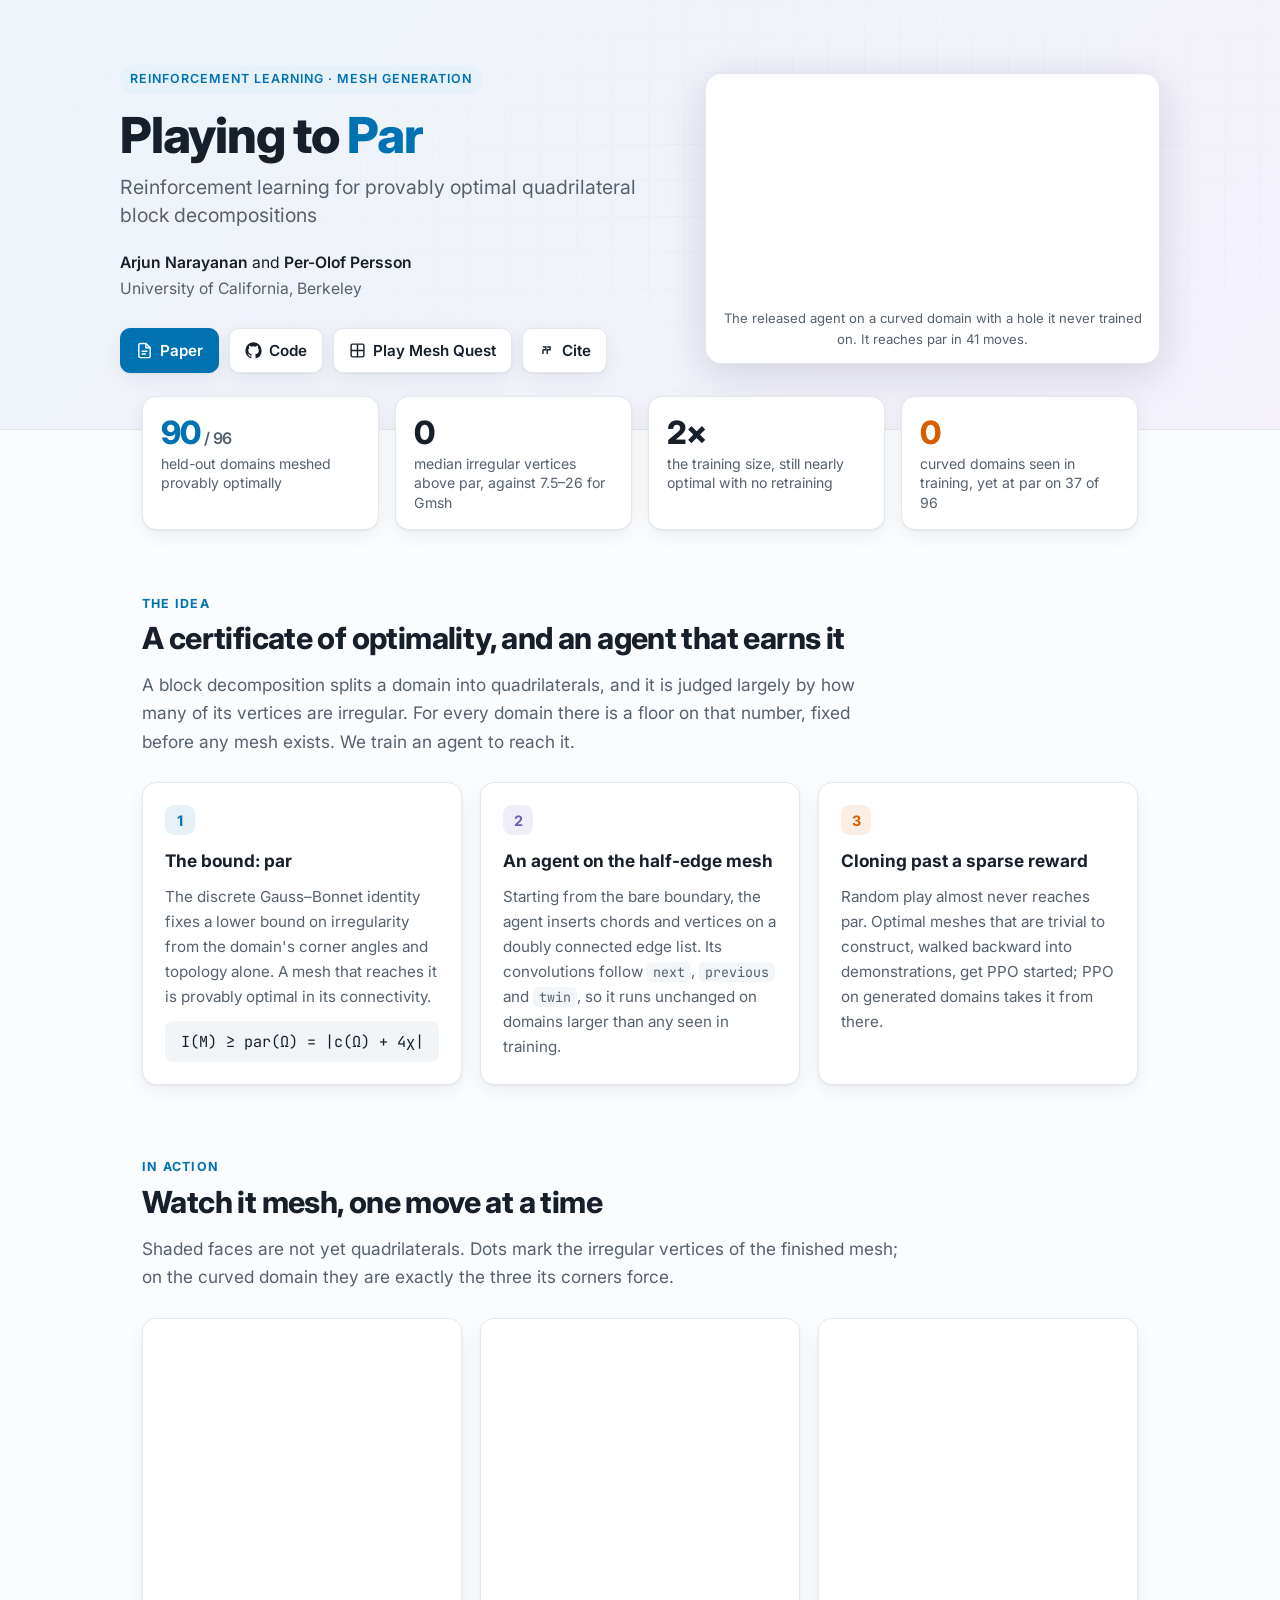
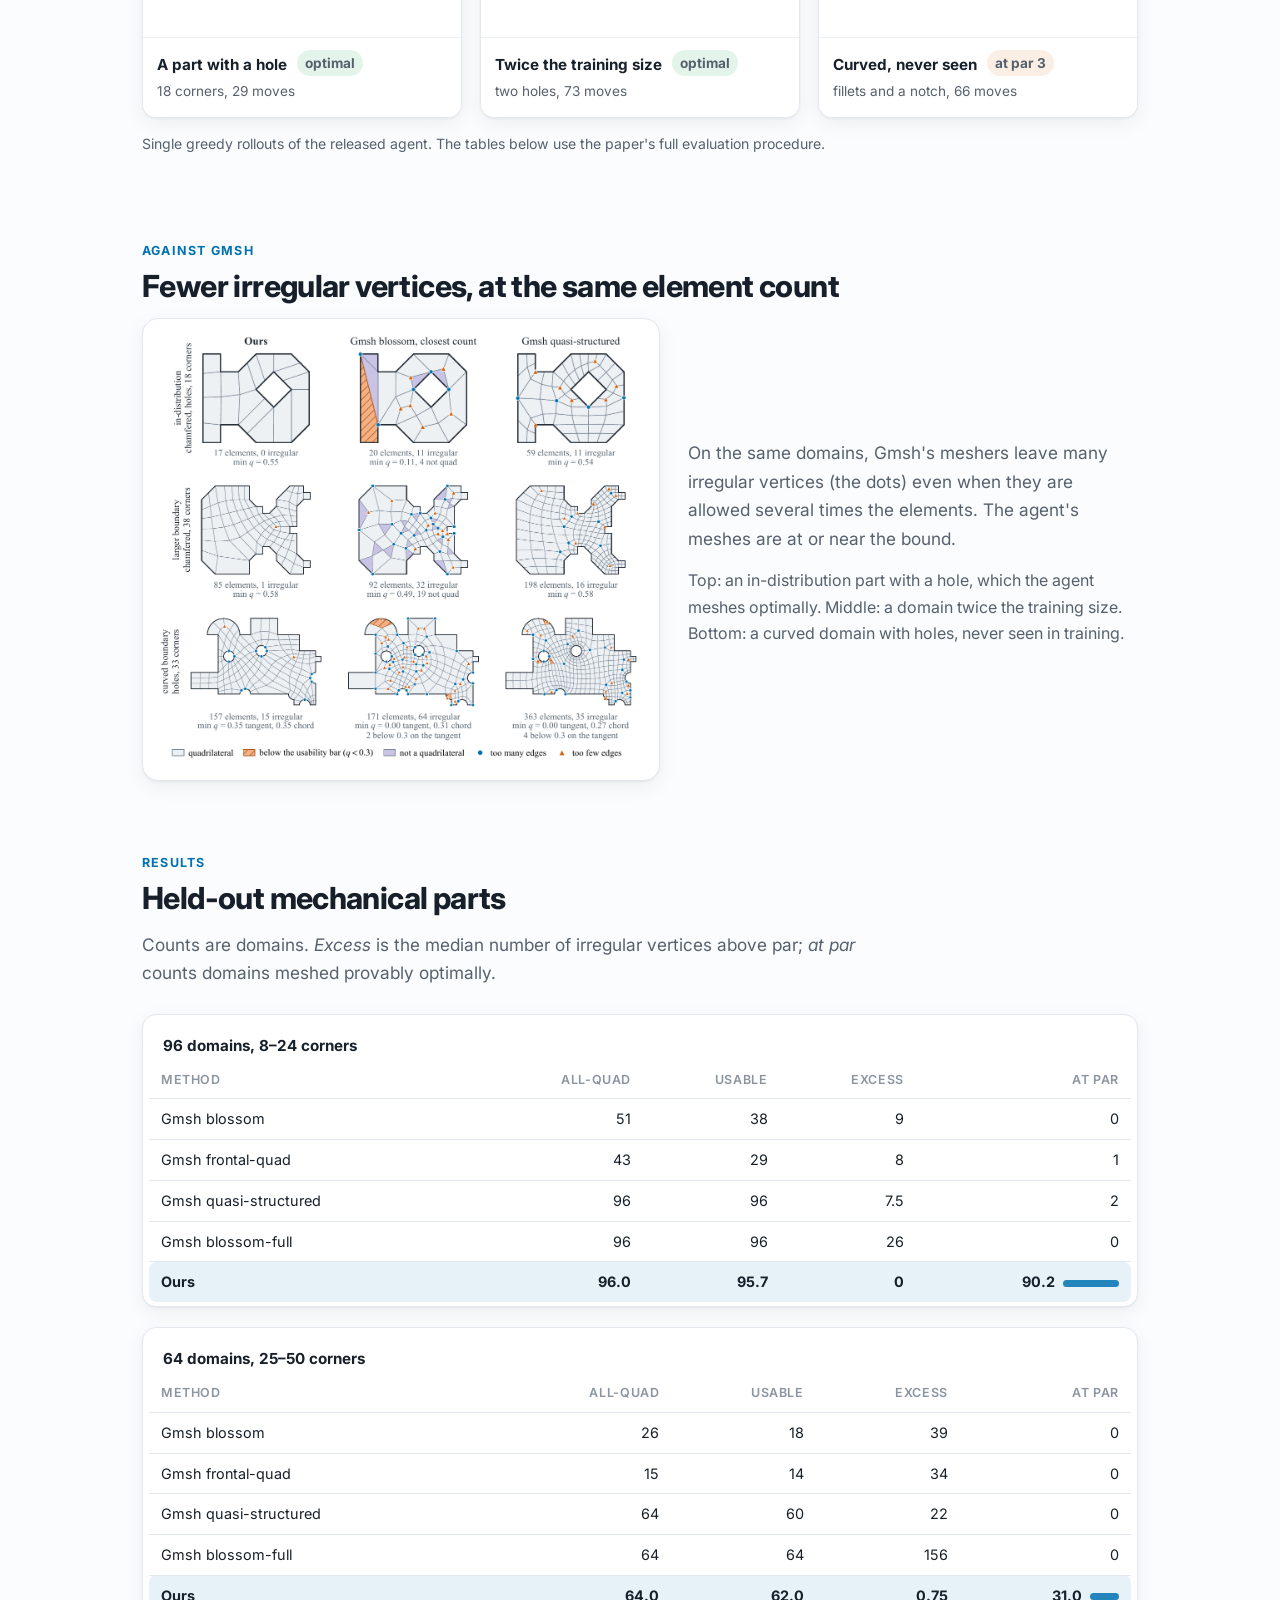
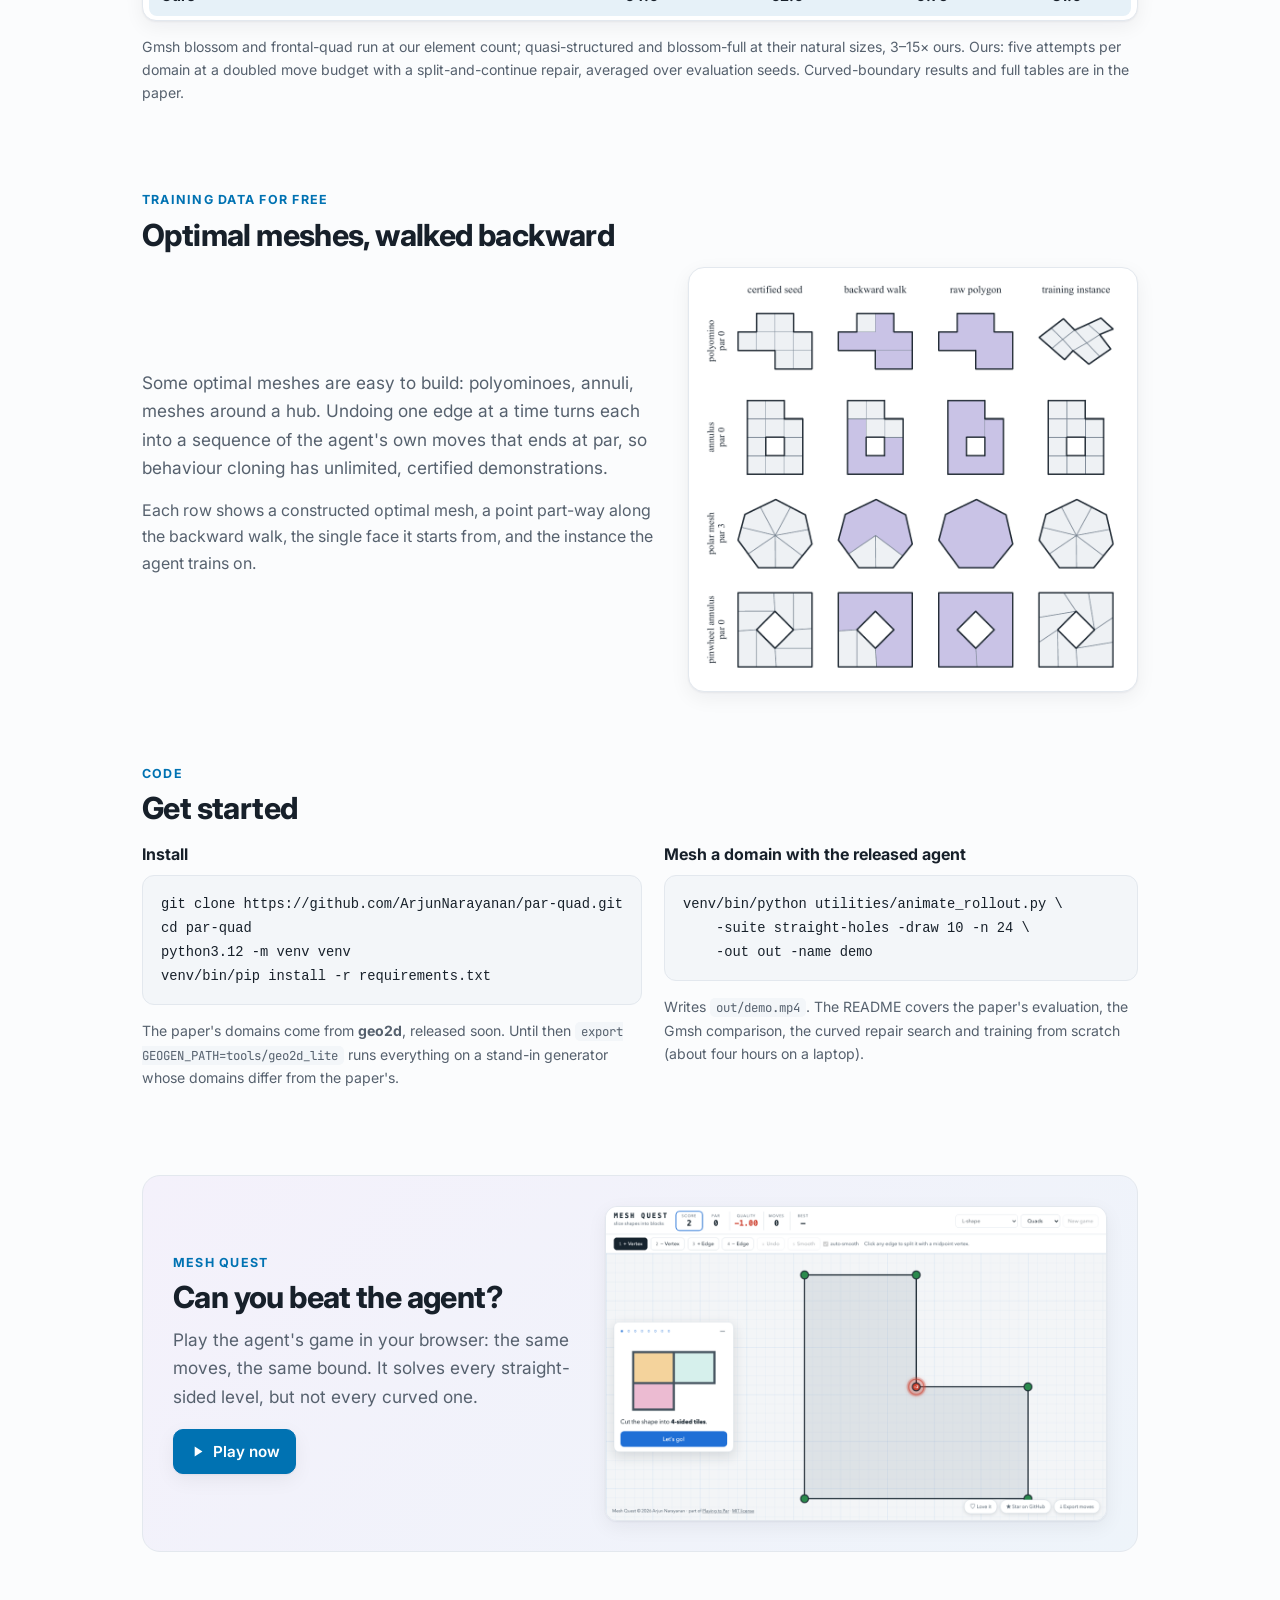
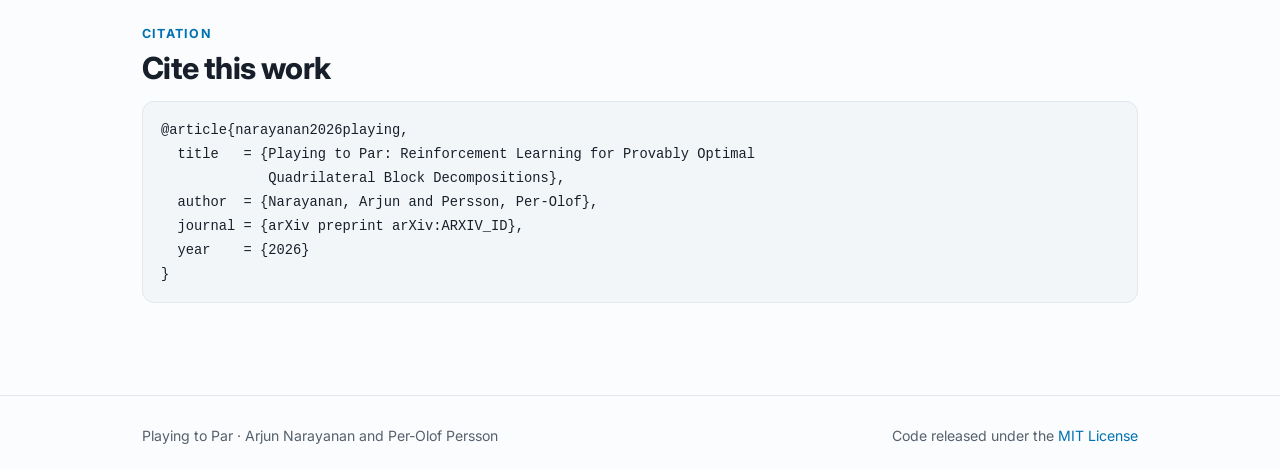
==== docs/index.html @ a3ad9f75 "Playing to Par: code, released agent and project page Co-Authored-By: Claude Opus 5.5 <noreply@anthr" ====
<!doctype html>
<html lang="en">
<head>
<meta charset="utf-8">
<meta name="viewport" content="width=device-width, initial-scale=1">
<title>Playing to Par</title>
<meta name="description" content="Reinforcement learning for provably optimal quadrilateral block decompositions: an agent that meshes a domain from its bare boundary to the Gauss–Bonnet bound on its irregularity.">
<meta property="og:title" content="Playing to Par">
<meta property="og:description" content="Reinforcement learning for provably optimal quadrilateral block decompositions.">
<meta property="og:image" content="https://arjunnarayanan.github.io/par-quad/media/compare.png">
<link rel="preconnect" href="https://fonts.googleapis.com">
<link rel="preconnect" href="https://fonts.gstatic.com" crossorigin>
<link href="https://fonts.googleapis.com/css2?family=Inter:wght@400;500;600;700;800&family=JetBrains+Mono:wght@400;500&display=swap" rel="stylesheet">
<style>
:root {
  --bg: #fbfcfd; --surface: #ffffff; --fg: #17202a; --muted: #56616e; --faint: #8a95a1;
  --line: #e3e8ee; --soft: #f2f5f8; --code: #f3f6f9;
  --blue: #0072b2; --blue-soft: #e6f1f8; --orange: #d55e00; --lavender: #c9c3e6; --lav-soft: #efedf8;
  --hero-a: #eef4fa; --hero-b: #f4f1fb;
  --shadow: 0 1px 2px rgba(16,24,40,.05), 0 6px 20px rgba(16,24,40,.06);
}
@media (prefers-color-scheme: dark) {
  :root { --bg: #0f1318; --surface: #161b22; --fg: #e6eaef; --muted: #a3adb8; --faint: #7d8793;
          --line: #262d36; --soft: #1b2129; --code: #1a2028;
          --blue: #4ea3dc; --blue-soft: #16283a; --orange: #f08a3c; --lav-soft: #211f33;
          --hero-a: #121b26; --hero-b: #1a1726;
          --shadow: 0 1px 2px rgba(0,0,0,.4), 0 8px 24px rgba(0,0,0,.35); }
}
* { box-sizing: border-box; }
html { scroll-behavior: smooth; }
body { margin: 0; background: var(--bg); color: var(--fg);
       font: 16px/1.65 Inter, -apple-system, BlinkMacSystemFont, "Segoe UI", Roboto, sans-serif;
       -webkit-font-smoothing: antialiased; }
a { color: var(--blue); text-decoration: none; }
a:hover { text-decoration: underline; }
.wrap { max-width: 1040px; margin: 0 auto; padding: 0 22px; }

/* hero */
header.hero { background: linear-gradient(135deg, var(--hero-a), var(--hero-b)); border-bottom: 1px solid var(--line);
              position: relative; overflow: hidden; }
header.hero::before { content: ""; position: absolute; inset: 0; opacity: .5; pointer-events: none;
  background-image: linear-gradient(var(--line) 1px, transparent 1px), linear-gradient(90deg, var(--line) 1px, transparent 1px);
  background-size: 36px 36px; mask-image: radial-gradient(ellipse at 70% 40%, #000 0%, transparent 70%);
  -webkit-mask-image: radial-gradient(ellipse at 70% 40%, #000 0%, transparent 70%); }
.hero-inner { position: relative; display: grid; grid-template-columns: 1.2fr 1fr; gap: 40px; align-items: center;
              padding: 64px 0 56px; }
.eyebrow { display: inline-block; font-size: .78rem; font-weight: 600; letter-spacing: .08em; text-transform: uppercase;
           color: var(--blue); background: var(--blue-soft); padding: 4px 10px; border-radius: 999px; margin-bottom: 16px; }
h1 { font-size: 3.1rem; line-height: 1.04; letter-spacing: -.025em; margin: 0 0 12px; font-weight: 800; }
h1 .par { color: var(--blue); }
.tagline { font-size: 1.22rem; color: var(--muted); margin: 0 0 20px; line-height: 1.45; }
.authors { margin: 0 0 26px; font-size: .98rem; }
.authors b { font-weight: 600; }
.authors span { color: var(--muted); }
.buttons { display: flex; flex-wrap: wrap; gap: 10px; }
.btn { display: inline-flex; align-items: center; gap: 7px; padding: 9px 15px; border-radius: 10px; font-weight: 600;
       font-size: .95rem; border: 1px solid var(--line); background: var(--surface); color: var(--fg); box-shadow: var(--shadow); }
.btn:hover { text-decoration: none; border-color: var(--blue); color: var(--blue); }
.btn.primary { background: var(--blue); border-color: var(--blue); color: #fff; }
.btn.primary:hover { filter: brightness(1.08); color: #fff; }
.btn svg { width: 17px; height: 17px; }
.hero-video { background: #fff; border-radius: 16px; box-shadow: 0 10px 40px rgba(16,24,40,.14); padding: 10px;
              border: 1px solid var(--line); }
.hero-video video { display: block; width: 100%; border-radius: 10px; }
.hero-video .cap { font-size: .82rem; color: #56616e; text-align: center; padding: 8px 4px 2px; }

/* stats */
.stats { display: grid; grid-template-columns: repeat(4, 1fr); gap: 16px; margin: -34px 0 0; position: relative; }
.stat { background: var(--surface); border: 1px solid var(--line); border-radius: 14px; padding: 18px 18px 16px; box-shadow: var(--shadow); }
.stat .num { font-size: 2rem; font-weight: 800; letter-spacing: -.02em; line-height: 1.1; }
.stat .num small { font-size: 1rem; color: var(--muted); font-weight: 600; }
.stat .lbl { font-size: .88rem; color: var(--muted); margin-top: 4px; line-height: 1.4; }
.stat.blue .num { color: var(--blue); }
.stat.orange .num { color: var(--orange); }

section { padding: 64px 0 8px; }
.kicker { font-size: .78rem; font-weight: 700; letter-spacing: .1em; text-transform: uppercase; color: var(--blue); margin-bottom: 6px; }
h2 { font-size: 1.9rem; letter-spacing: -.02em; line-height: 1.2; margin: 0 0 14px; font-weight: 750; }
.lead { font-size: 1.08rem; color: var(--muted); max-width: 760px; margin: 0 0 26px; }
p { margin: 0 0 14px; }

/* steps */
.steps { display: grid; grid-template-columns: repeat(3, 1fr); gap: 18px; }
.step { background: var(--surface); border: 1px solid var(--line); border-radius: 14px; padding: 22px; box-shadow: var(--shadow); }
.step .n { display: inline-grid; place-items: center; width: 30px; height: 30px; border-radius: 9px; font-weight: 700;
           font-size: .9rem; margin-bottom: 12px; }
.step:nth-child(1) .n { background: var(--blue-soft); color: var(--blue); }
.step:nth-child(2) .n { background: var(--lav-soft); color: #6b5fb5; }
.step:nth-child(3) .n { background: #fbeee4; color: var(--orange); }
@media (prefers-color-scheme: dark) { .step:nth-child(3) .n { background: #2e1f14; } .step:nth-child(2) .n { color: #a79ef0; } }
.step h3 { margin: 0 0 8px; font-size: 1.08rem; }
.step p { margin: 0; color: var(--muted); font-size: .95rem; }
.formula { font-family: "JetBrains Mono", ui-monospace, monospace; font-size: .95rem; background: var(--soft);
           border-radius: 8px; padding: 8px 12px; margin: 12px 0 0; color: var(--fg); text-align: center; }

/* figures */
.figure { background: #fff; border: 1px solid var(--line); border-radius: 16px; padding: 16px; box-shadow: var(--shadow); }
.figure img { display: block; width: 100%; height: auto; }
.figcap { font-size: .9rem; color: var(--muted); margin-top: 10px; }
.two { display: grid; grid-template-columns: 1.15fr 1fr; gap: 28px; align-items: center; }

/* videos */
.videos { display: grid; grid-template-columns: repeat(3, 1fr); gap: 18px; }
.vcard { background: #fff; border: 1px solid var(--line); border-radius: 14px; overflow: hidden; box-shadow: var(--shadow);
         display: flex; flex-direction: column; }
.vcard video { display: block; width: 100%; aspect-ratio: 1/1; object-fit: contain; background: #fff; }
.vcard .t { padding: 12px 14px 14px; border-top: 1px solid #eef1f4; background: #fff; }
.vcard .t b { display: block; font-size: .95rem; color: #17202a; }
.vcard .t span { font-size: .85rem; color: #56616e; }
.pill { display: inline-block; font-size: .72rem; font-weight: 700; padding: 2px 8px; border-radius: 999px; margin-left: 6px;
        vertical-align: 2px; }
.pill.ok { background: #e3f4ea; color: #1f7a45; }
.pill.new { background: #fbeee4; color: #b24d00; }

/* tables */
.tables { display: grid; grid-template-columns: 1fr; gap: 20px; }
.tcard { background: var(--surface); border: 1px solid var(--line); border-radius: 14px; padding: 8px 6px 4px; box-shadow: var(--shadow);
         overflow-x: auto; }
.tcard h3 { font-size: .95rem; margin: 10px 14px 4px; }
table { width: 100%; border-collapse: collapse; font-size: .9rem; }
th, td { text-align: right; padding: 8px 12px; border-bottom: 1px solid var(--line); white-space: nowrap; }
th:first-child, td:first-child { text-align: left; }
thead th { color: var(--faint); font-weight: 600; font-size: .78rem; text-transform: uppercase; letter-spacing: .05em; }
tbody tr:last-child td { border-bottom: none; }
tr.ours td { font-weight: 700; background: var(--blue-soft); }
tr.ours td:first-child { border-radius: 8px 0 0 8px; } tr.ours td:last-child { border-radius: 0 8px 8px 0; }
.bar { display: inline-block; height: 7px; border-radius: 4px; background: var(--blue); vertical-align: middle; margin-left: 8px; opacity: .85; }
.bar.g { background: var(--faint); opacity: .5; }
.note { font-size: .88rem; color: var(--muted); margin-top: 14px; }

/* code */
pre { background: var(--code); border: 1px solid var(--line); border-radius: 12px; padding: 16px 18px; overflow-x: auto;
      font: .86rem/1.6 "JetBrains Mono", ui-monospace, monospace; margin: 0 0 14px; }
p code { font-family: "JetBrains Mono", ui-monospace, monospace; background: var(--code); padding: 1px 6px; border-radius: 5px; font-size: .88em; }
.codegrid { display: grid; grid-template-columns: 1fr 1fr; gap: 22px; }
.codegrid h3 { font-size: 1rem; margin: 0 0 8px; }

/* play */
.play { display: grid; grid-template-columns: 1fr 1.25fr; gap: 30px; align-items: center; background: linear-gradient(135deg, var(--hero-b), var(--hero-a));
        border: 1px solid var(--line); border-radius: 18px; padding: 30px; }
.play img { width: 100%; border-radius: 12px; border: 1px solid var(--line); box-shadow: var(--shadow); display: block; }
.play h2 { margin-bottom: 10px; }

footer { margin-top: 70px; padding: 28px 0 44px; border-top: 1px solid var(--line); color: var(--muted); font-size: .88rem; }
footer .wrap { display: flex; justify-content: space-between; gap: 16px; flex-wrap: wrap; }

@media (max-width: 880px) {
  .hero-inner, .two, .play, .codegrid, .tables { grid-template-columns: 1fr; }
  .stats { grid-template-columns: repeat(2, 1fr); margin-top: 24px; }
  .steps, .videos { grid-template-columns: 1fr; }
  h1 { font-size: 2.4rem; }
  .hero-inner { padding: 44px 0 36px; }
}
</style>
</head>
<body>

<header class="hero">
  <div class="wrap hero-inner">
    <div>
      <span class="eyebrow">Reinforcement learning &middot; Mesh generation</span>
      <h1>Playing to <span class="par">Par</span></h1>
      <p class="tagline">Reinforcement learning for provably optimal quadrilateral block decompositions</p>
      <p class="authors"><b>Arjun Narayanan</b> and <b>Per-Olof Persson</b><br><span>University of California, Berkeley</span></p>
      <div class="buttons">
        <a class="btn primary" href="https://arxiv.org/abs/ARXIV_ID"><svg viewBox="0 0 24 24" fill="none" stroke="currentColor" stroke-width="2"><path d="M14 2H6a2 2 0 0 0-2 2v16a2 2 0 0 0 2 2h12a2 2 0 0 0 2-2V8z"/><path d="M14 2v6h6M8 13h8M8 17h6"/></svg>Paper</a>
        <a class="btn" href="https://github.com/ArjunNarayanan/par-quad"><svg viewBox="0 0 24 24" fill="currentColor"><path d="M12 .5A11.5 11.5 0 0 0 .5 12a11.5 11.5 0 0 0 7.86 10.92c.58.1.79-.25.79-.56v-2c-3.2.7-3.87-1.36-3.87-1.36-.52-1.33-1.28-1.69-1.28-1.69-1.04-.71.08-.7.08-.7 1.16.08 1.77 1.19 1.77 1.19 1.02 1.76 2.69 1.25 3.35.96.1-.75.4-1.25.73-1.54-2.55-.29-5.24-1.28-5.24-5.69 0-1.26.45-2.29 1.19-3.1-.12-.29-.52-1.46.11-3.05 0 0 .97-.31 3.17 1.18a11 11 0 0 1 5.77 0c2.2-1.49 3.17-1.18 3.17-1.18.63 1.59.23 2.76.11 3.05.74.81 1.19 1.84 1.19 3.1 0 4.42-2.7 5.39-5.26 5.68.41.36.78 1.06.78 2.14v3.17c0 .31.21.67.8.56A11.5 11.5 0 0 0 23.5 12 11.5 11.5 0 0 0 12 .5z"/></svg>Code</a>
        <a class="btn" href="play.html"><svg viewBox="0 0 24 24" fill="none" stroke="currentColor" stroke-width="2"><rect x="3" y="3" width="18" height="18" rx="2"/><path d="M3 12h18M12 3v18"/></svg>Play Mesh Quest</a>
        <a class="btn" href="#cite"><svg viewBox="0 0 24 24" fill="none" stroke="currentColor" stroke-width="2"><path d="M7 7h4v4H8a1 1 0 0 0-1 1v5M13 7h4v4h-3a1 1 0 0 0-1 1v5"/></svg>Cite</a>
      </div>
    </div>
    <div class="hero-video">
      <video src="media/curved-holes.mp4" autoplay muted loop playsinline></video>
      <div class="cap">The released agent on a curved domain with a hole it never trained on. It reaches par in 41 moves.</div>
    </div>
  </div>
</header>

<div class="wrap">
  <div class="stats">
    <div class="stat blue"><div class="num">90<small> / 96</small></div><div class="lbl">held-out domains meshed provably optimally</div></div>
    <div class="stat"><div class="num">0</div><div class="lbl">median irregular vertices above par, against 7.5&ndash;26 for Gmsh</div></div>
    <div class="stat"><div class="num">2&times;</div><div class="lbl">the training size, still nearly optimal with no retraining</div></div>
    <div class="stat orange"><div class="num">0</div><div class="lbl">curved domains seen in training, yet at par on 37 of 96</div></div>
  </div>

  <section>
    <div class="kicker">The idea</div>
    <h2>A certificate of optimality, and an agent that earns it</h2>
    <p class="lead">A block decomposition splits a domain into quadrilaterals, and it is judged largely by how many of its vertices are irregular. For every domain there is a floor on that number, fixed before any mesh exists. We train an agent to reach it.</p>
    <div class="steps">
      <div class="step"><span class="n">1</span><h3>The bound: par</h3><p>The discrete Gauss&ndash;Bonnet identity fixes a lower bound on irregularity from the domain's corner angles and topology alone. A mesh that reaches it is provably optimal in its connectivity.</p><div class="formula">I(M) &ge; par(&Omega;) = |c(&Omega;) + 4&chi;|</div></div>
      <div class="step"><span class="n">2</span><h3>An agent on the half-edge mesh</h3><p>Starting from the bare boundary, the agent inserts chords and vertices on a doubly connected edge list. Its convolutions follow <code>next</code>, <code>previous</code> and <code>twin</code>, so it runs unchanged on domains larger than any seen in training.</p></div>
      <div class="step"><span class="n">3</span><h3>Cloning past a sparse reward</h3><p>Random play almost never reaches par. Optimal meshes that are trivial to construct, walked backward into demonstrations, get PPO started; PPO on generated domains takes it from there.</p></div>
    </div>
  </section>

  <section>
    <div class="kicker">In action</div>
    <h2>Watch it mesh, one move at a time</h2>
    <p class="lead">Shaded faces are not yet quadrilaterals. Dots mark the irregular vertices of the finished mesh; on the curved domain they are exactly the three its corners force.</p>
    <div class="videos">
      <div class="vcard"><video src="media/indist.mp4" autoplay muted loop playsinline></video>
        <div class="t"><b>A part with a hole <span class="pill ok">optimal</span></b><span>18 corners, 29 moves</span></div></div>
      <div class="vcard"><video src="media/larger.mp4" autoplay muted loop playsinline></video>
        <div class="t"><b>Twice the training size <span class="pill ok">optimal</span></b><span>two holes, 73 moves</span></div></div>
      <div class="vcard"><video src="media/curved.mp4" autoplay muted loop playsinline></video>
        <div class="t"><b>Curved, never seen <span class="pill new">at par 3</span></b><span>fillets and a notch, 66 moves</span></div></div>
    </div>
    <p class="note">Single greedy rollouts of the released agent. The tables below use the paper's full evaluation procedure.</p>
  </section>

  <section>
    <div class="kicker">Against Gmsh</div>
    <h2>Fewer irregular vertices, at the same element count</h2>
    <div class="two">
      <div class="figure"><img src="media/compare.png" alt="Our agent and Gmsh on three domains, with irregular vertices marked" loading="lazy"></div>
      <div>
        <p class="lead" style="margin-bottom:14px">On the same domains, Gmsh's meshers leave many irregular vertices (the dots) even when they are allowed several times the elements. The agent's meshes are at or near the bound.</p>
        <p style="color:var(--muted)">Top: an in-distribution part with a hole, which the agent meshes optimally. Middle: a domain twice the training size. Bottom: a curved domain with holes, never seen in training.</p>
      </div>
    </div>
  </section>

  <section>
    <div class="kicker">Results</div>
    <h2>Held-out mechanical parts</h2>
    <p class="lead">Counts are domains. <em>Excess</em> is the median number of irregular vertices above par; <em>at par</em> counts domains meshed provably optimally.</p>
    <div class="tables">
      <div class="tcard">
        <h3>96 domains, 8&ndash;24 corners</h3>
        <table>
          <thead><tr><th>Method</th><th>all-quad</th><th>usable</th><th>excess</th><th>at par</th></tr></thead>
          <tbody>
            <tr><td>Gmsh blossom</td><td>51</td><td>38</td><td>9</td><td>0</td></tr>
            <tr><td>Gmsh frontal-quad</td><td>43</td><td>29</td><td>8</td><td>1</td></tr>
            <tr><td>Gmsh quasi-structured</td><td>96</td><td>96</td><td>7.5</td><td>2</td></tr>
            <tr><td>Gmsh blossom-full</td><td>96</td><td>96</td><td>26</td><td>0</td></tr>
            <tr class="ours"><td>Ours</td><td>96.0</td><td>95.7</td><td>0</td><td>90.2<span class="bar" style="width:56px"></span></td></tr>
          </tbody>
        </table>
      </div>
      <div class="tcard">
        <h3>64 domains, 25&ndash;50 corners</h3>
        <table>
          <thead><tr><th>Method</th><th>all-quad</th><th>usable</th><th>excess</th><th>at par</th></tr></thead>
          <tbody>
            <tr><td>Gmsh blossom</td><td>26</td><td>18</td><td>39</td><td>0</td></tr>
            <tr><td>Gmsh frontal-quad</td><td>15</td><td>14</td><td>34</td><td>0</td></tr>
            <tr><td>Gmsh quasi-structured</td><td>64</td><td>60</td><td>22</td><td>0</td></tr>
            <tr><td>Gmsh blossom-full</td><td>64</td><td>64</td><td>156</td><td>0</td></tr>
            <tr class="ours"><td>Ours</td><td>64.0</td><td>62.0</td><td>0.75</td><td>31.0<span class="bar" style="width:29px"></span></td></tr>
          </tbody>
        </table>
      </div>
    </div>
    <p class="note">Gmsh blossom and frontal-quad run at our element count; quasi-structured and blossom-full at their natural sizes, 3&ndash;15&times; ours. Ours: five attempts per domain at a doubled move budget with a split-and-continue repair, averaged over evaluation seeds. Curved-boundary results and full tables are in the paper.</p>
  </section>

  <section>
    <div class="kicker">Training data for free</div>
    <h2>Optimal meshes, walked backward</h2>
    <div class="two">
      <div>
        <p class="lead" style="margin-bottom:14px">Some optimal meshes are easy to build: polyominoes, annuli, meshes around a hub. Undoing one edge at a time turns each into a sequence of the agent's own moves that ends at par, so behaviour cloning has unlimited, certified demonstrations.</p>
        <p style="color:var(--muted)">Each row shows a constructed optimal mesh, a point part-way along the backward walk, the single face it starts from, and the instance the agent trains on.</p>
      </div>
      <div class="figure"><img src="media/certified.png" alt="Certified instances: constructed optimal meshes walked backward to a single face" loading="lazy"></div>
    </div>
  </section>

  <section id="code">
    <div class="kicker">Code</div>
    <h2>Get started</h2>
    <div class="codegrid">
      <div>
        <h3>Install</h3>
<pre><code>git clone https://github.com/ArjunNarayanan/par-quad.git
cd par-quad
python3.12 -m venv venv
venv/bin/pip install -r requirements.txt</code></pre>
        <p class="note" style="margin-top:0">The paper's domains come from <b>geo2d</b>, released soon. Until then <code>export GEOGEN_PATH=tools/geo2d_lite</code> runs everything on a stand-in generator whose domains differ from the paper's.</p>
      </div>
      <div>
        <h3>Mesh a domain with the released agent</h3>
<pre><code>venv/bin/python utilities/animate_rollout.py \
    -suite straight-holes -draw 10 -n 24 \
    -out out -name demo</code></pre>
        <p class="note" style="margin-top:0">Writes <code>out/demo.mp4</code>. The README covers the paper's evaluation, the Gmsh comparison, the curved repair search and training from scratch (about four hours on a laptop).</p>
      </div>
    </div>
  </section>

  <section>
    <div class="play">
      <div>
        <div class="kicker">Mesh Quest</div>
        <h2>Can you beat the agent?</h2>
        <p class="lead" style="margin-bottom:18px">Play the agent's game in your browser: the same moves, the same bound. It solves every straight-sided level, but not every curved one.</p>
        <a class="btn primary" href="play.html"><svg viewBox="0 0 24 24" fill="currentColor"><path d="M8 5v14l11-7z"/></svg>Play now</a>
      </div>
      <a href="play.html"><img src="media/mesh-quest.png" alt="Mesh Quest, the block decomposition puzzle game" loading="lazy"></a>
    </div>
  </section>

  <section id="cite">
    <div class="kicker">Citation</div>
    <h2>Cite this work</h2>
<pre><code>@article{narayanan2026playing,
  title   = {Playing to Par: Reinforcement Learning for Provably Optimal
             Quadrilateral Block Decompositions},
  author  = {Narayanan, Arjun and Persson, Per-Olof},
  journal = {arXiv preprint arXiv:ARXIV_ID},
  year    = {2026}
}</code></pre>
  </section>
</div>

<footer>
  <div class="wrap"><span>Playing to Par &middot; Arjun Narayanan and Per-Olof Persson</span><span>Code released under the <a href="https://github.com/ArjunNarayanan/par-quad/blob/main/LICENSE">MIT License</a></span></div>
</footer>
</body>
</html>
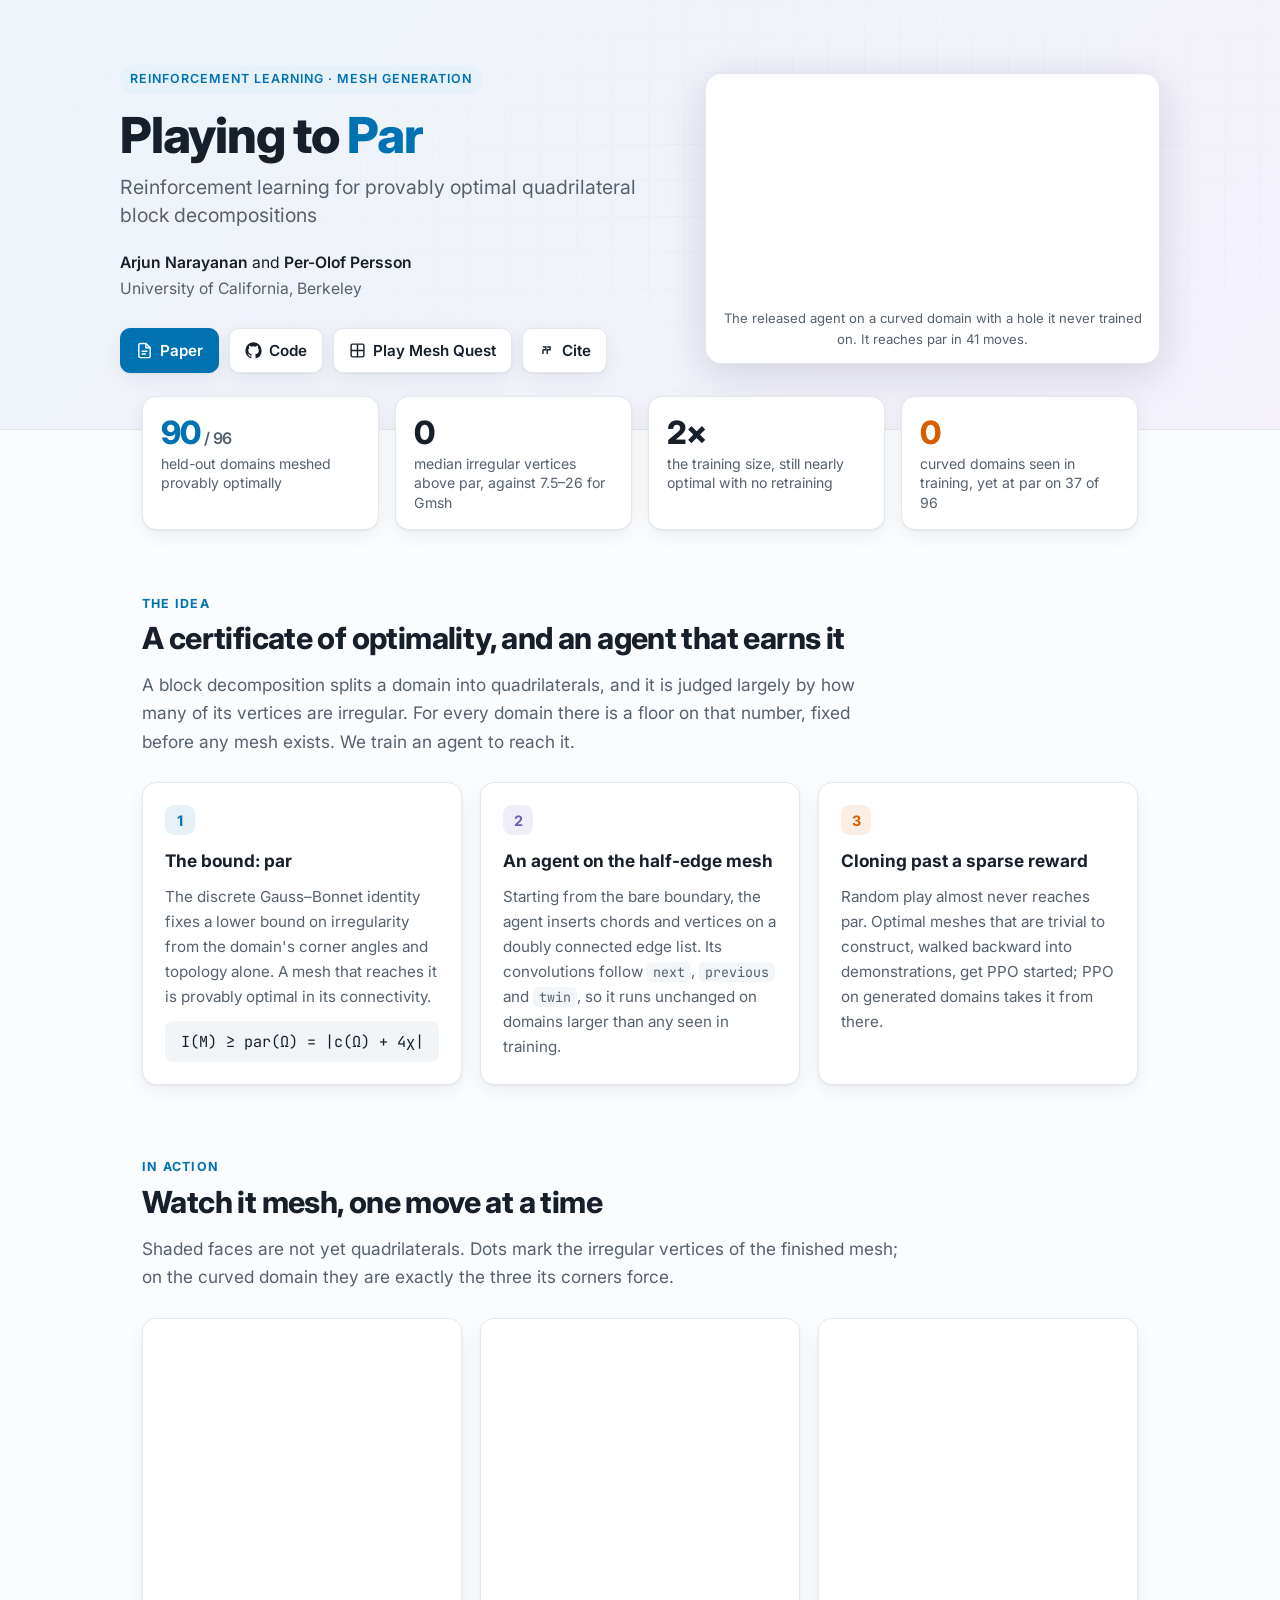
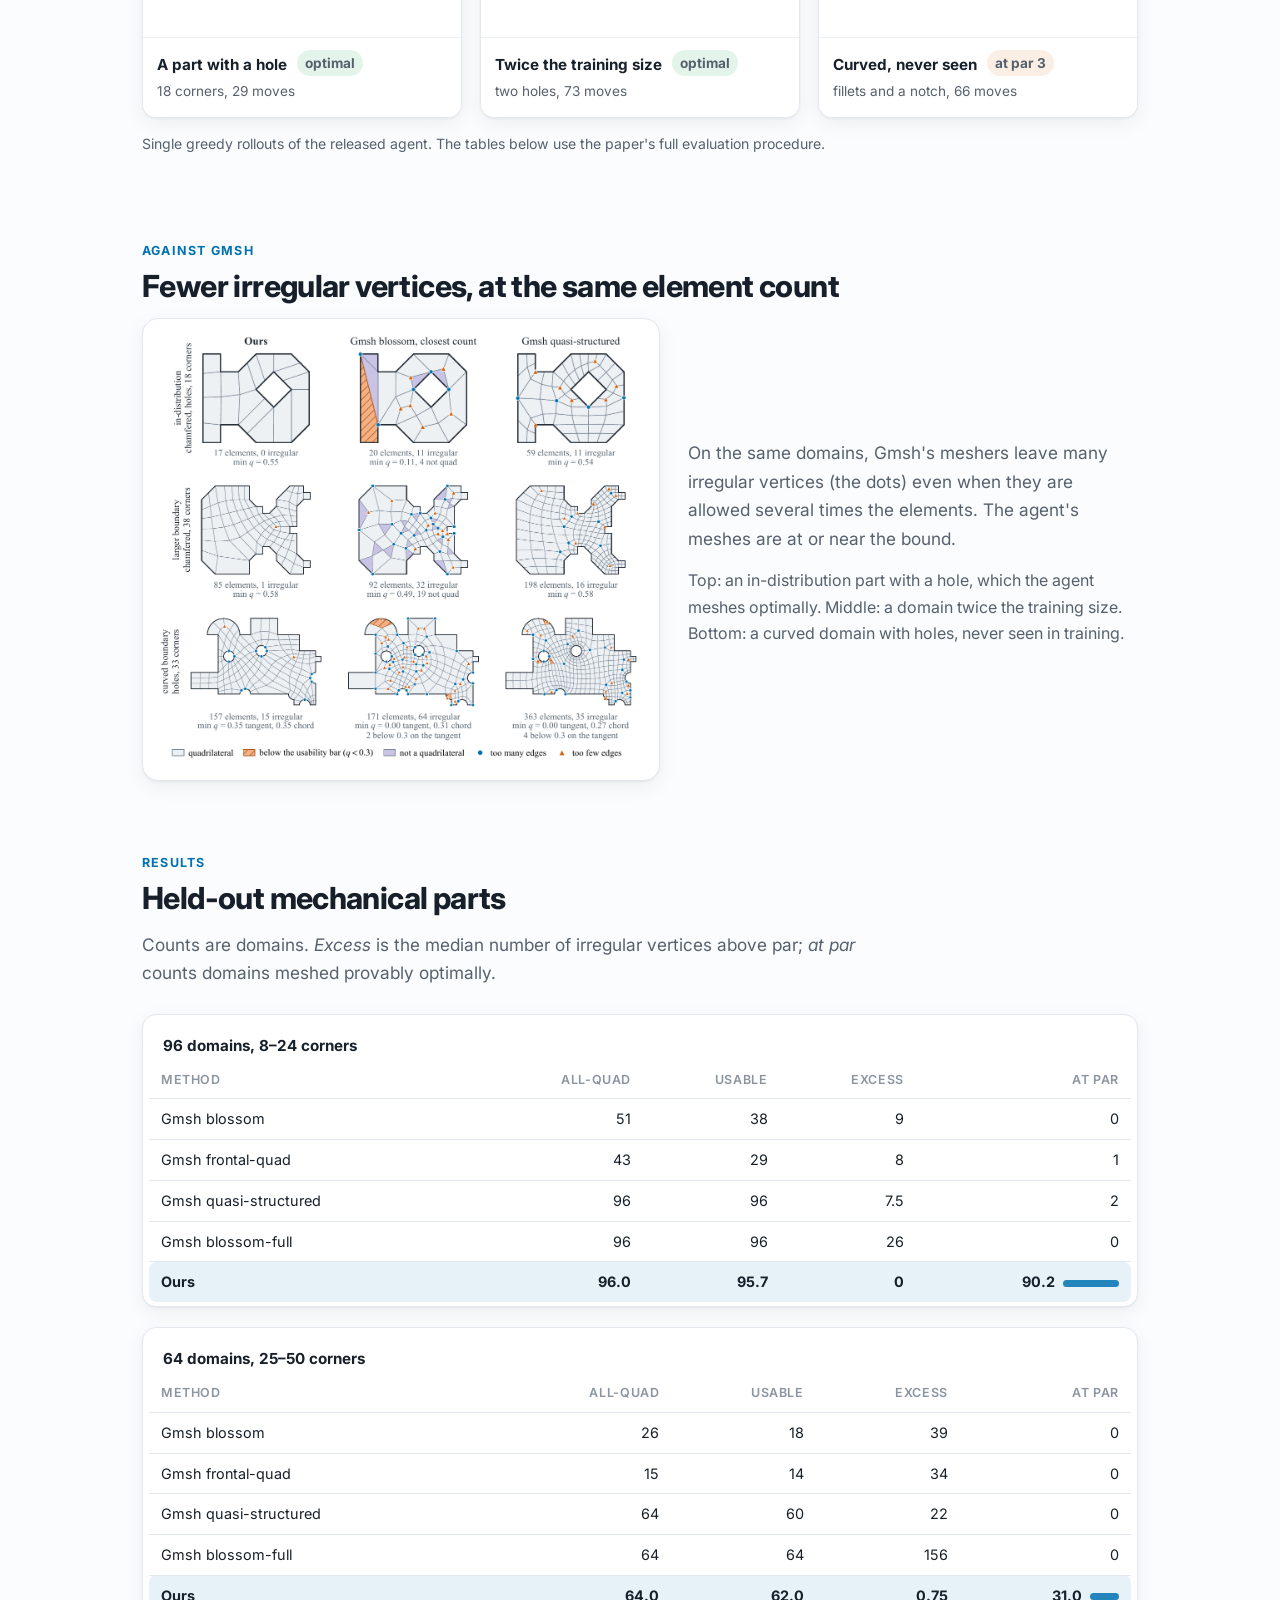
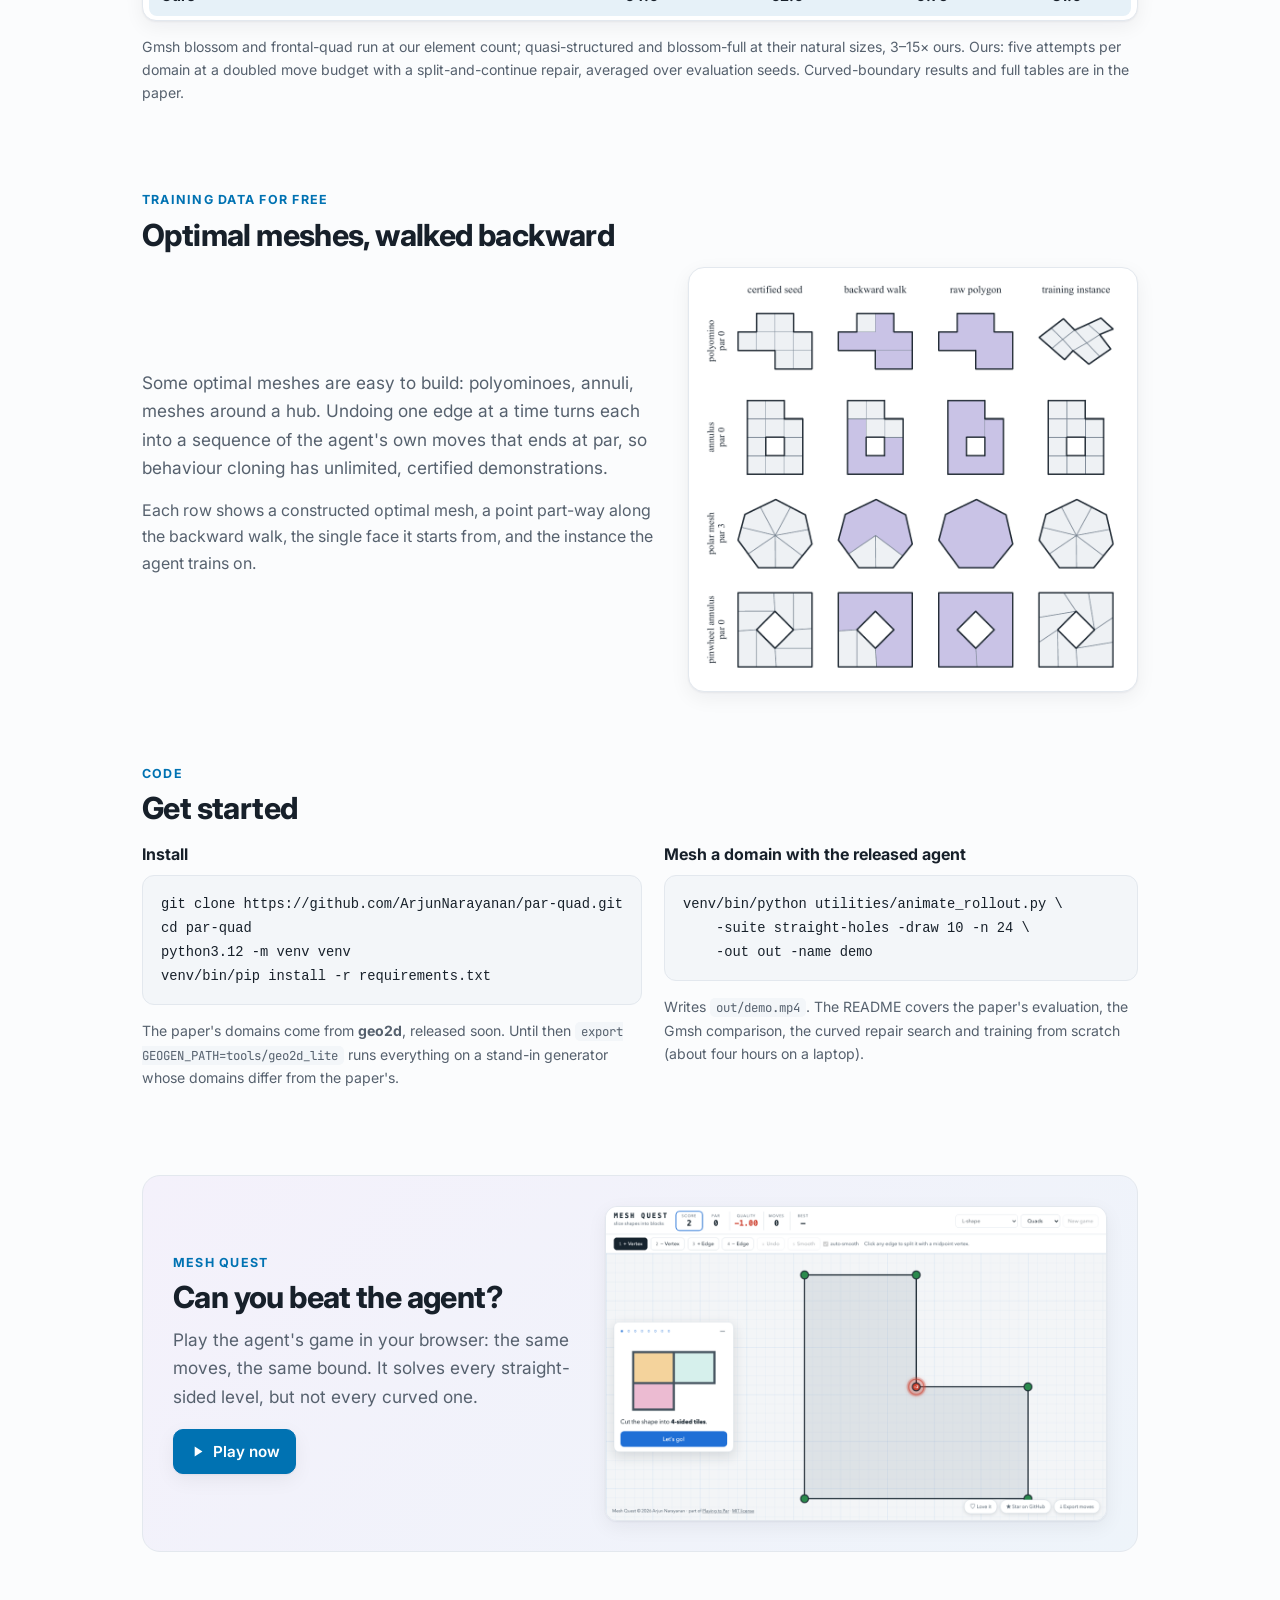
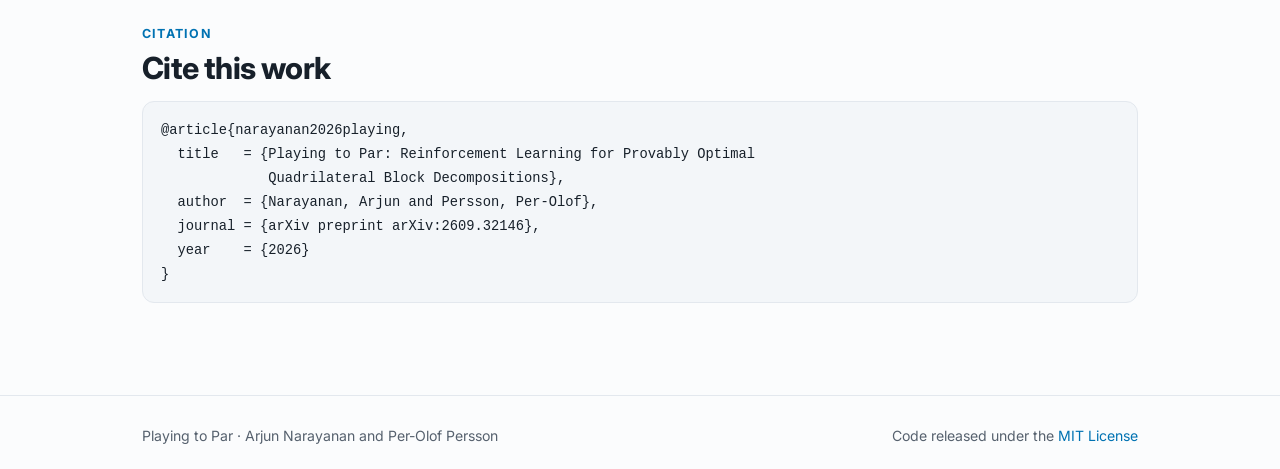
==== commit a32421db: "Link the arXiv paper (2609.32146) from the README and project page Co-Authored-By: Claude Opus 5.5 <" ====
--- a/docs/index.html
+++ b/docs/index.html
@@ -163,7 +163,7 @@
       <p class="tagline">Reinforcement learning for provably optimal quadrilateral block decompositions</p>
       <p class="authors"><b>Arjun Narayanan</b> and <b>Per-Olof Persson</b><br><span>University of California, Berkeley</span></p>
       <div class="buttons">
-        <a class="btn primary" href="https://arxiv.org/abs/ARXIV_ID"><svg viewBox="0 0 24 24" fill="none" stroke="currentColor" stroke-width="2"><path d="M14 2H6a2 2 0 0 0-2 2v16a2 2 0 0 0 2 2h12a2 2 0 0 0 2-2V8z"/><path d="M14 2v6h6M8 13h8M8 17h6"/></svg>Paper</a>
+        <a class="btn primary" href="https://arxiv.org/abs/2609.32146"><svg viewBox="0 0 24 24" fill="none" stroke="currentColor" stroke-width="2"><path d="M14 2H6a2 2 0 0 0-2 2v16a2 2 0 0 0 2 2h12a2 2 0 0 0 2-2V8z"/><path d="M14 2v6h6M8 13h8M8 17h6"/></svg>Paper</a>
         <a class="btn" href="https://github.com/ArjunNarayanan/par-quad"><svg viewBox="0 0 24 24" fill="currentColor"><path d="M12 .5A11.5 11.5 0 0 0 .5 12a11.5 11.5 0 0 0 7.86 10.92c.58.1.79-.25.79-.56v-2c-3.2.7-3.87-1.36-3.87-1.36-.52-1.33-1.28-1.69-1.28-1.69-1.04-.71.08-.7.08-.7 1.16.08 1.77 1.19 1.77 1.19 1.02 1.76 2.69 1.25 3.35.96.1-.75.4-1.25.73-1.54-2.55-.29-5.24-1.28-5.24-5.69 0-1.26.45-2.29 1.19-3.1-.12-.29-.52-1.46.11-3.05 0 0 .97-.31 3.17 1.18a11 11 0 0 1 5.77 0c2.2-1.49 3.17-1.18 3.17-1.18.63 1.59.23 2.76.11 3.05.74.81 1.19 1.84 1.19 3.1 0 4.42-2.7 5.39-5.26 5.68.41.36.78 1.06.78 2.14v3.17c0 .31.21.67.8.56A11.5 11.5 0 0 0 23.5 12 11.5 11.5 0 0 0 12 .5z"/></svg>Code</a>
         <a class="btn" href="play.html"><svg viewBox="0 0 24 24" fill="none" stroke="currentColor" stroke-width="2"><rect x="3" y="3" width="18" height="18" rx="2"/><path d="M3 12h18M12 3v18"/></svg>Play Mesh Quest</a>
         <a class="btn" href="#cite"><svg viewBox="0 0 24 24" fill="none" stroke="currentColor" stroke-width="2"><path d="M7 7h4v4H8a1 1 0 0 0-1 1v5M13 7h4v4h-3a1 1 0 0 0-1 1v5"/></svg>Cite</a>
@@ -310,7 +310,7 @@
   title   = {Playing to Par: Reinforcement Learning for Provably Optimal
              Quadrilateral Block Decompositions},
   author  = {Narayanan, Arjun and Persson, Per-Olof},
-  journal = {arXiv preprint arXiv:ARXIV_ID},
+  journal = {arXiv preprint arXiv:2609.32146},
   year    = {2026}
 }</code></pre>
   </section>
